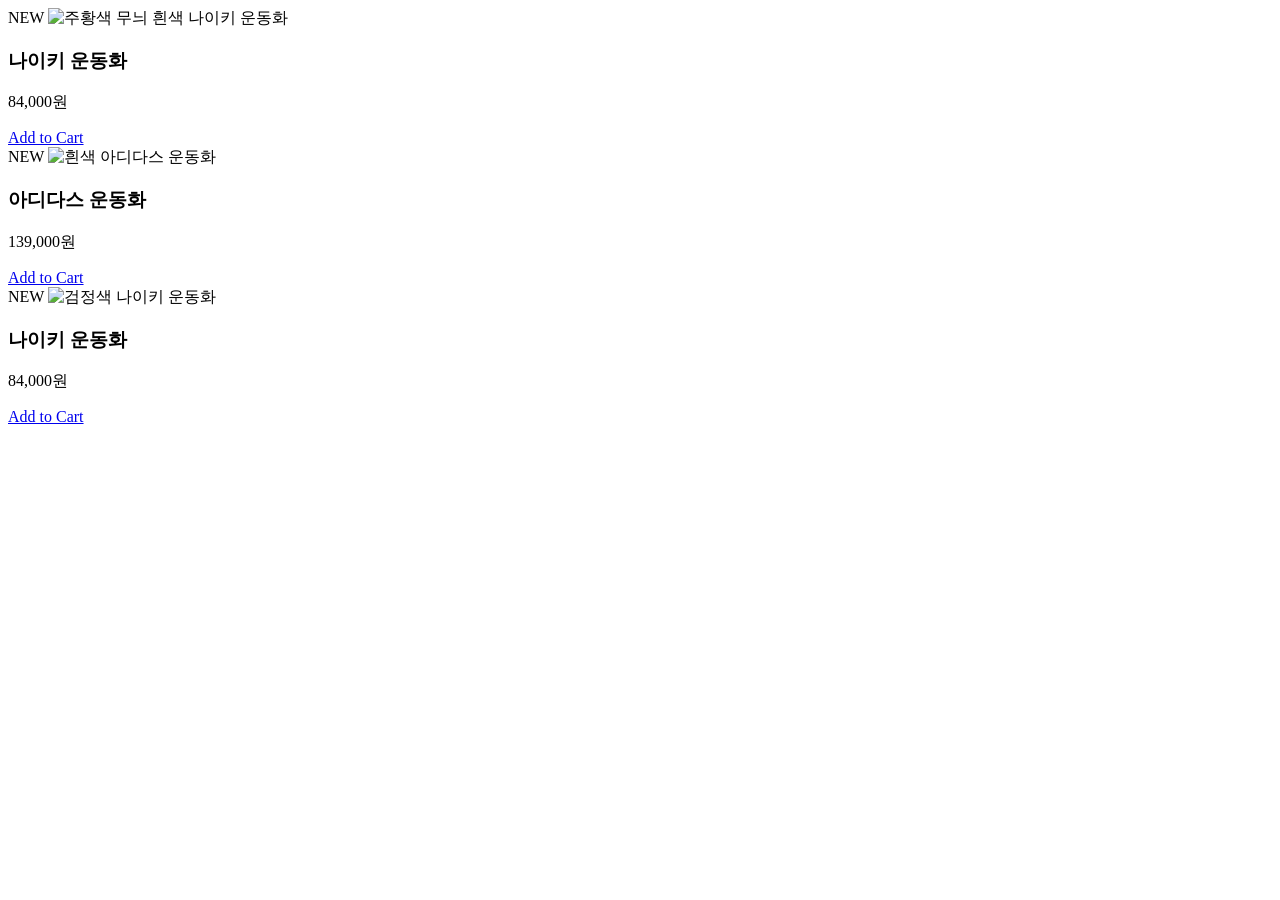
==== products-card/index.html @ 280381ed "Add product card UI design in index.html This file contains the HTML structure for a product card UI" ====
<!DOCTYPE html>
<html lang="ko">

<head>
    <meta charset="UTF-8">
    <meta name="viewport" content="width=device-width, initial-scale=1.0">
    <title>Products card UI Design</title>
    <!--font awesome cdn link-->
    <link rel="stylesheet" href="https://cdnjs.cloudflare.com/ajax/libs/font-awesome/7.0.1/css/all.min.css"
        integrity="sha512-2SwdPD6INVrV/lHTZbO2nodKhrnDdJK9/kg2XD1r9uGqPo1cUbujc+IYdlYdEErWNu69gVcYgdxlmVmzTWnetw=="
        crossorigin="anonymous" referrerpolicy="no-referrer">
    <!--Poppins-->
    <link href="https://fonts.googleapis.com/css2?family=Poppins:ital,wght@0,300;0,400;1,500;1,600&display=swap"
        rel="stylesheet">
    <!--css 파일 연결-->
    <link rel="stylesheet" href="style.css">
</head>

<body>
    <div class="card-container">
        <div class="hive-card">
            <span class="category-tag">
                NEW
            </span>
            <img src="https://images.unsplash.com/photo-1600185365483-26d7a4cc7519?q=80&w=1625&auto=format&fit=crop&ixlib=rb-4.1.0&ixid=M3wxMjA3fDB8MHxwaG90by1wYWdlfHx8fGVufDB8fHx8fA%3D%3D"
                alt="주황색 무늬 흰색 나이키 운동화">
            <h3>나이키 운동화</h3>
            <div class="price">
                <p>84,000원</p>
            </div>
            <div class="stars">
                <i class="fa-solid fa-star"></i>
                <i class="fa-solid fa-star"></i>
                <i class="fa-solid fa-star"></i>
                <i class="fa-solid fa-star-half-stroke"></i>
                <i class="fa-regular fa-star"></i>
            </div>

            <a href="#" class="cart-btn">
                <i class="fa-solid fa-cart-shopping"></i>
                Add to Cart
            </a>
        </div>
        <div class="hive-card">
            <span class="category-tag">
                NEW
            </span>
            <img src="https://images.unsplash.com/photo-1544441892-794166f1e3be?q=80&w=2070&auto=format&fit=crop&ixlib=rb-4.1.0&ixid=M3wxMjA3fDB8MHxwaG90by1wYWdlfHx8fGVufDB8fHx8fA%3D%3D"
                alt="흰색 아디다스 운동화">
            <h3>아디다스 운동화</h3>
            <div class="price">
                <p>139,000원</p>
            </div>
            <div class="stars">
                <i class="fa-solid fa-star"></i>
                <i class="fa-solid fa-star"></i>
                <i class="fa-solid fa-star"></i>
                <i class="fa-solid fa-star-half-stroke"></i>
                <i class="fa-regular fa-star"></i>
            </div>

            <a href="#" class="cart-btn">
                <i class="fa-solid fa-cart-shopping"></i>
                Add to Cart
            </a>
        </div>
        <div class="hive-card">
            <span class="category-tag">
                NEW
            </span>
            <img src="https://images.unsplash.com/photo-1611080027147-a1a0b6e05168?q=80&w=2231&auto=format&fit=crop&ixlib=rb-4.1.0&ixid=M3wxMjA3fDB8MHxwaG90by1wYWdlfHx8fGVufDB8fHx8fA%3D%3D"
                alt="검정색 나이키 운동화">
            <h3>나이키 운동화</h3>
            <div class="price">
                <p>84,000원</p>
            </div>
            <div class="stars">
                <i class="fa-solid fa-star"></i>
                <i class="fa-solid fa-star"></i>
                <i class="fa-solid fa-star"></i>
                <i class="fa-solid fa-star-half-stroke"></i>
                <i class="fa-regular fa-star"></i>
            </div>

            <a href="#" class="cart-btn">
                <i class="fa-solid fa-cart-shopping"></i>
                Add to Cart
            </a>
        </div>
    </div>
</body>

</html>
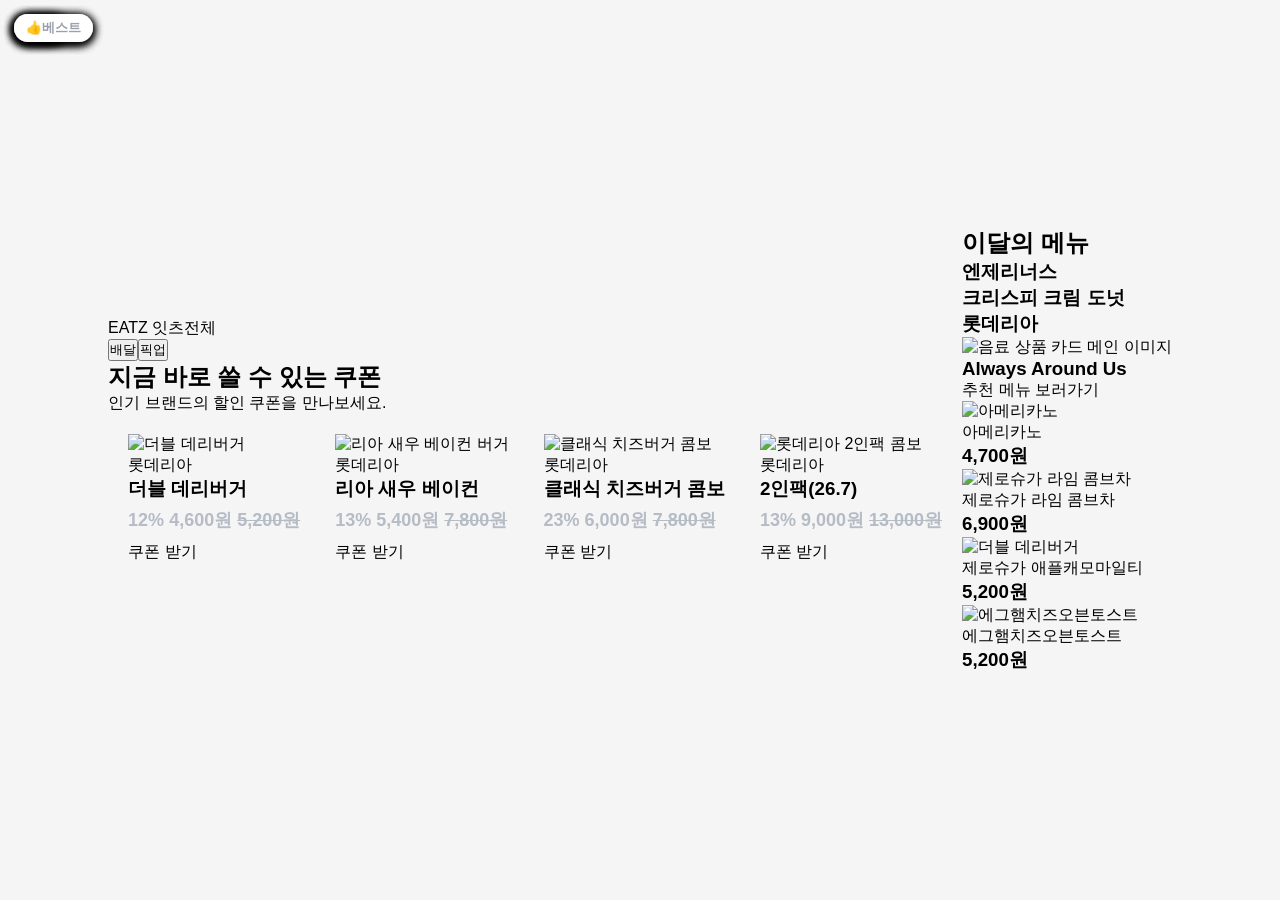
==== commit 99f58b31: "Update title and add Korean product cards" ====
--- a/products-card/index.html
+++ b/products-card/index.html
@@ -4,90 +4,151 @@
 <head>
     <meta charset="UTF-8">
     <meta name="viewport" content="width=device-width, initial-scale=1.0">
-    <title>Products card UI Design</title>
+    <title>롯데리아 상품 카드 UI 디자인</title>
     <!--font awesome cdn link-->
     <link rel="stylesheet" href="https://cdnjs.cloudflare.com/ajax/libs/font-awesome/7.0.1/css/all.min.css"
         integrity="sha512-2SwdPD6INVrV/lHTZbO2nodKhrnDdJK9/kg2XD1r9uGqPo1cUbujc+IYdlYdEErWNu69gVcYgdxlmVmzTWnetw=="
         crossorigin="anonymous" referrerpolicy="no-referrer">
-    <!--Poppins-->
-    <link href="https://fonts.googleapis.com/css2?family=Poppins:ital,wght@0,300;0,400;1,500;1,600&display=swap"
-        rel="stylesheet">
+    <!--구글폰트 Noto Sans Korean-->
+    <link rel="preconnect" href="https://fonts.googleapis.com">
+    <link rel="preconnect" href="https://fonts.gstatic.com" crossorigin>
+    <link href="https://fonts.googleapis.com/css2?family=Noto+Sans+KR:wght@100..900&display=swap" rel="stylesheet">
     <!--css 파일 연결-->
     <link rel="stylesheet" href="style.css">
 </head>
 
 <body>
-    <div class="card-container">
-        <div class="hive-card">
-            <span class="category-tag">
-                NEW
-            </span>
-            <img src="https://images.unsplash.com/photo-1600185365483-26d7a4cc7519?q=80&w=1625&auto=format&fit=crop&ixlib=rb-4.1.0&ixid=M3wxMjA3fDB8MHxwaG90by1wYWdlfHx8fGVufDB8fHx8fA%3D%3D"
-                alt="주황색 무늬 흰색 나이키 운동화">
-            <h3>나이키 운동화</h3>
-            <div class="price">
-                <p>84,000원</p>
+
+    <section class="card-section">
+        <div class="section-title">
+            <div class="top">
+                <div class="top-left"> <span>EATZ </span> 잇츠전체<i class="fa-solid fa-circle-chevron-down"></i></div>
+                <div class="top-right"><button>배달</button><button>픽업</button></div>
             </div>
-            <div class="stars">
-                <i class="fa-solid fa-star"></i>
-                <i class="fa-solid fa-star"></i>
-                <i class="fa-solid fa-star"></i>
-                <i class="fa-solid fa-star-half-stroke"></i>
-                <i class="fa-regular fa-star"></i>
+            <h2>지금 바로 쓸 수 있는 쿠폰 <i class="fa-solid fa-arrow-up-from-bracket"></i></h2>
+            <p>인기 브랜드의 할인 쿠폰을 만나보세요.</p>
+        </div>
+
+        <div class="card-container">
+            <div class="product-card">
+                <span class="category-tag">
+                    인기
+                </span>
+                <img src="https://img.lotteeatz.com/upload/coupon/2026/06/25/20260625163136521_6.png/dims/resize/x360"
+                    alt="더블 데리버거">
+                <p class="brand">롯데리아</p>
+                <h3>더블 데리버거</h3>
+                <div class="price">
+                    <p><span class="discount">12%</span> 4,600원 <del>5,200원</del></p>
+                </div>
+                <div class="coupon">
+                    <p>쿠폰 받기 <i class="fa-solid fa-arrow-up-from-bracket"></i></p>
+                </div>
             </div>
+            <div class="product-card">
+                <span class="category-tag">
+                    인기
+                </span>
+                <img src="https://img.lotteeatz.com/upload/coupon/2026/06/25/20260625163450637_3.png/dims/resize/x360"
+                    alt="리아 새우 베이컨 버거">
+                <p class="brand">롯데리아</p>
+                <h3>리아 새우 베이컨</h3>
+                <div class="price">
+                    <p><span class="discount">13%</span> 5,400원 <del>7,800원</del></p>
+                </div>
+                <div class="coupon">
+                    <p>쿠폰 받기 <i class="fa-solid fa-arrow-up-from-bracket"></i></p>
+                </div>
+            </div>
+            <div class="product-card">
+                <span class="category-tag">
+                    NEW
+                </span>
+                <img src="https://img.lotteeatz.com/upload/coupon/2026/06/25/20260625164024664_0.png/dims/resize/x360"
+                    alt="클래식 치즈버거 콤보">
+                <p class="brand">롯데리아</p>
+                <h3>클래식 치즈버거 콤보</h3>
+                <div class="price">
+                    <p><span class="discount">23%</span> 6,000원 <del>7,800원</del></p>
+                </div>
+                <div class="coupon">
+                    <p>쿠폰 받기 <i class="fa-solid fa-arrow-up-from-bracket"></i></p>
+                </div>
+            </div>
+            <div class="product-card">
+                <span class="category-tag">
+                    NEW
+                </span>
+                <img src="https://img.lotteeatz.com/upload/coupon/2026/06/25/20260625174708166_4.png/dims/resize/x360"
+                    alt="롯데리아 2인팩 콤보">
+                <p class="brand">롯데리아</p>
+                <h3>2인팩(26.7)</h3>
+                <div class="price">
+                    <p><span class="discount">13%</span> 9,000원 <del>13,000원</del></p>
+                </div>
 
-            <a href="#" class="cart-btn">
-                <i class="fa-solid fa-cart-shopping"></i>
-                Add to Cart
-            </a>
+                <div class="coupon">
+                    <p>쿠폰 받기 <i class="fa-solid fa-arrow-up-from-bracket"></i></p>
+                </div>
+            </div>
         </div>
-        <div class="hive-card">
-            <span class="category-tag">
-                NEW
-            </span>
-            <img src="https://images.unsplash.com/photo-1544441892-794166f1e3be?q=80&w=2070&auto=format&fit=crop&ixlib=rb-4.1.0&ixid=M3wxMjA3fDB8MHxwaG90by1wYWdlfHx8fGVufDB8fHx8fA%3D%3D"
-                alt="흰색 아디다스 운동화">
-            <h3>아디다스 운동화</h3>
-            <div class="price">
-                <p>139,000원</p>
+    </section>
+    <section class="drink-menu-section">
+
+        <div class="section-title">
+            <h2>이달의 메뉴</h2>
+            <h3>엔제리너스</h3>
+            <h3>크리스피 크림 도넛</h3>
+            <h3>롯데리아</h3>
+        </div>
+
+        <div class="drink-card-container">
+            <div class="main-card">
+
+                <img src="https://img.lotteeatz.com/assets/images/main/hot_angelinus.png" alt="음료 상품 카드 메인 이미지">
+                <h3>Always Around Us</h3>
+                <p>추천 메뉴 보러가기 <i class="fa-solid fa-arrow-right-from-bracket"></i></p>
+
             </div>
-            <div class="stars">
-                <i class="fa-solid fa-star"></i>
-                <i class="fa-solid fa-star"></i>
-                <i class="fa-solid fa-star"></i>
-                <i class="fa-solid fa-star-half-stroke"></i>
-                <i class="fa-regular fa-star"></i>
+            <div class="drink-card">
+                <span class="category-tag">
+                    👍베스트
+                </span>
+                <img src="https://img.lotteeatz.com/upload/product/2022/08/19/20220819131833572_5.png/dims/resize/x240"
+                    alt="아메리카노">
+                <p class="brand">아메리카노</p>
+                <h3>4,700원</h3>
             </div>
+            <div class="drink-card">
+                <span class="category-tag">
+                    👍베스트
+                </span>
+                <img src="https://img.lotteeatz.com/upload/product/2026/04/17/20260417092326902_3.png/dims/resize/x240"
+                    alt="제로슈가 라임 콤브차">
+                <p class="brand">제로슈가 라임 콤브차</p>
+                <h3>6,900원</h3>
+            </div>
+            <div class="drink-card">
+                <span class="category-tag">
+                    👍베스트
+                </span>
+                <img src="https://img.lotteeatz.com/upload/product/2026/04/17/20260417092352783_3.png/dims/resize/x240"
+                    alt="더블 데리버거">
+                <p class="brand">제로슈가 애플캐모마일티</p>
+                <h3>5,200원</h3>
+            </div>
+            <div class="drink-card">
+                <span class="category-tag">
+                    👍베스트
+                </span>
+                <img src="https://img.lotteeatz.com/upload/product/2022/03/29/20220329074951923_0.png/dims/resize/x240"
+                    alt="에그햄치즈오븐토스트">
+                <p class="brand">에그햄치즈오븐토스트</p>
+                <h3>5,200원</h3>
+            </div>
+        </div>
+    </section>
 
-            <a href="#" class="cart-btn">
-                <i class="fa-solid fa-cart-shopping"></i>
-                Add to Cart
-            </a>
-        </div>
-        <div class="hive-card">
-            <span class="category-tag">
-                NEW
-            </span>
-            <img src="https://images.unsplash.com/photo-1611080027147-a1a0b6e05168?q=80&w=2231&auto=format&fit=crop&ixlib=rb-4.1.0&ixid=M3wxMjA3fDB8MHxwaG90by1wYWdlfHx8fGVufDB8fHx8fA%3D%3D"
-                alt="검정색 나이키 운동화">
-            <h3>나이키 운동화</h3>
-            <div class="price">
-                <p>84,000원</p>
-            </div>
-            <div class="stars">
-                <i class="fa-solid fa-star"></i>
-                <i class="fa-solid fa-star"></i>
-                <i class="fa-solid fa-star"></i>
-                <i class="fa-solid fa-star-half-stroke"></i>
-                <i class="fa-regular fa-star"></i>
-            </div>
-
-            <a href="#" class="cart-btn">
-                <i class="fa-solid fa-cart-shopping"></i>
-                Add to Cart
-            </a>
-        </div>
-    </div>
 </body>
 
 </html>
--- a/products-card/style.css
+++ b/products-card/style.css
@@ -0,0 +1,110 @@
+* {
+    margin: 0;
+    padding: 0;
+    box-sizing: border-box;
+    font-family: "Poppins", sans-serif;
+}
+
+body {
+    min-height: 100vh;
+    display: flex;
+    align-items: center;
+    justify-content: center;
+    background-color: #F5F5F5;
+}
+
+.card-container {
+    display: flex;
+    gap: 35px;
+    flex-wrap: wrap;
+    padding: 20px;
+}
+
+.hive-card {
+    width: 100%;
+    max-width: 290px;
+    border-radius: 18px;
+    padding: 18px;
+    background: rgba(255, 255, 255, 0.5);
+    backdrop-filter: blur(12px);
+    border: 1px solid rgba(255, 255, 255, 0.75);
+    box-shadow: 0 4px 15px rgba(0, 0, 0, 0.1);
+    position: relative;
+    color: #333;
+    transition: 0.35s ease;
+    cursor: pointer;
+}
+
+.hive-card:hover {
+
+    box-shadow: 0 4px 5px rgba(0, 0, 0, 0.3);
+}
+
+.hive-card img {
+    width: 100%;
+    height: 210px;
+    object-fit: cover;
+    border-radius: 14px;
+    margin-bottom: 12px;
+    transition: transform 0.5s ease;
+}
+
+.hive-card:hover img {
+    transform: scale(1.03);
+}
+
+.category-tag {
+    z-index: 1;
+    position: absolute;
+    top: 14px;
+    left: 14px;
+    background: #ffffff;
+    color: #9aa1ac;
+    padding: 5px 12px;
+    border-radius: 20px;
+    font-size: 13px;
+    font-weight: 600;
+    box-shadow: 0 2px 10px rgba(0, 0, 0, 0.8);
+}
+
+.hive-card h3 {
+    margin: 0;
+    font-size: 20px;
+    font-weight: 600;
+    color: #222;
+}
+
+.price {
+    margin: 6px 0 10px 0;
+    font-size: 18px;
+    font-weight: 600;
+    color: #b6bcc6;
+}
+
+.stars {
+    color: #ffb400;
+    margin-right: 3px;
+    font-size: 14px;
+}
+
+.cart-btn {
+    display: block;
+    margin-top: 14px;
+    width: 100%;
+    padding: 10px 0;
+    text-align: center;
+    border-radius: 8px;
+    border: 1px solid #007aff;
+    background: #ffffff;
+    color: #007aff;
+    font-size: 15px;
+    font-weight: 500;
+    text-decoration: none;
+    transition: 0.3s;
+}
+
+.cart-btn:hover {
+    background: #007aff;
+    color: #fff;
+    box-shadow: 0 0 12px rgba(0, 122, 255, 0.4);
+}
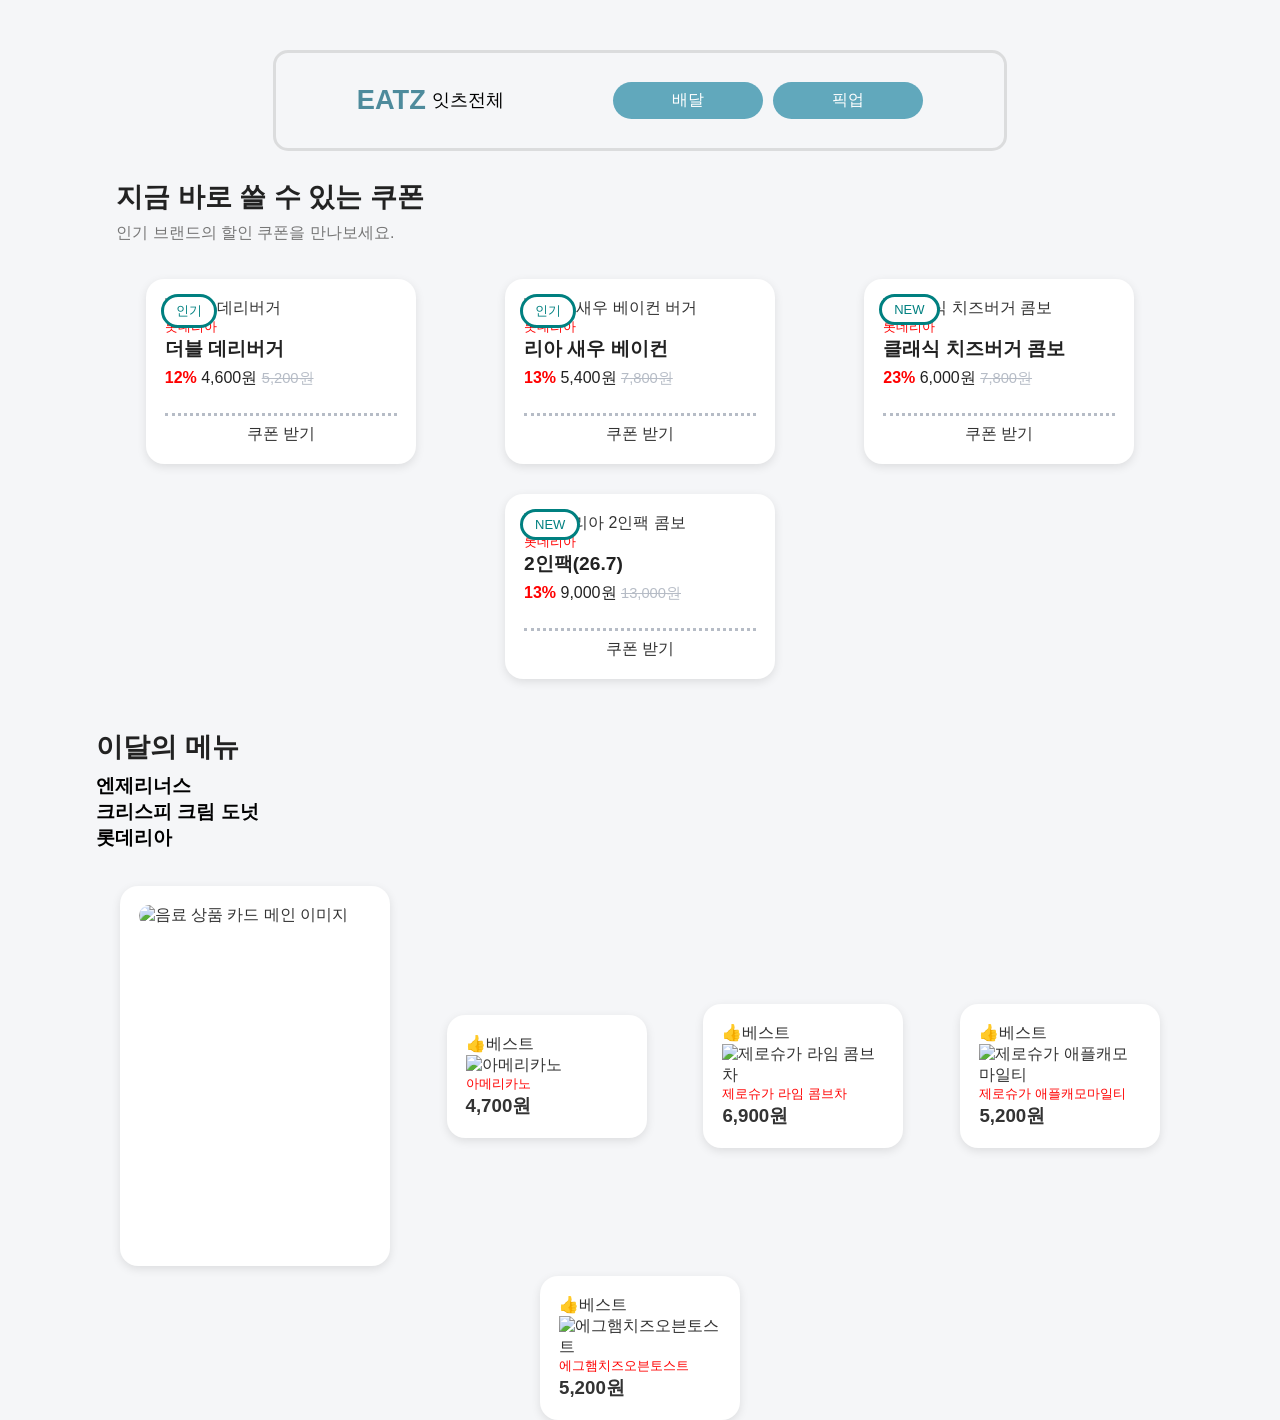
==== commit b937225c: "Refactor coupon and drink menu sections in HTML Refactor coupon section and drink menu layout for im" ====
--- a/products-card/index.html
+++ b/products-card/index.html
@@ -18,137 +18,142 @@
 </head>
 
 <body>
+    <!--쿠폰 섹션-->
+    <div class="container">
+        <section class="card-section">
+            <div class="section-title">
+                <div class="top">
+                    <div class="top-left"> <span>EATZ </span> 잇츠전체<i class="fa-solid fa-circle-chevron-down"></i></div>
+                    <div class="top-right"><button type="button">배달</button><button type="button">픽업</button></div>
+                </div>
 
-    <section class="card-section">
-        <div class="section-title">
-            <div class="top">
-                <div class="top-left"> <span>EATZ </span> 잇츠전체<i class="fa-solid fa-circle-chevron-down"></i></div>
-                <div class="top-right"><button>배달</button><button>픽업</button></div>
+                <h2>지금 바로 쓸 수 있는 쿠폰 <i class="fa-solid fa-arrow-up-from-bracket"></i></h2>
+                <p>인기 브랜드의 할인 쿠폰을 만나보세요.</p>
             </div>
-            <h2>지금 바로 쓸 수 있는 쿠폰 <i class="fa-solid fa-arrow-up-from-bracket"></i></h2>
-            <p>인기 브랜드의 할인 쿠폰을 만나보세요.</p>
-        </div>
 
-        <div class="card-container">
-            <div class="product-card">
-                <span class="category-tag">
-                    인기
-                </span>
-                <img src="https://img.lotteeatz.com/upload/coupon/2026/06/25/20260625163136521_6.png/dims/resize/x360"
-                    alt="더블 데리버거">
-                <p class="brand">롯데리아</p>
-                <h3>더블 데리버거</h3>
-                <div class="price">
-                    <p><span class="discount">12%</span> 4,600원 <del>5,200원</del></p>
+            <div class="card-container">
+                <div class="product-card">
+                    <span class="category-tag">
+                        인기
+                    </span>
+                    <img src="https://img.lotteeatz.com/upload/coupon/2026/06/25/20260625163136521_6.png/dims/resize/x360"
+                        alt="더블 데리버거">
+                    <p class="brand">롯데리아</p>
+                    <h3>더블 데리버거</h3>
+                    <div class="price">
+                        <p><span class="discount">12%</span> 4,600원 <del>5,200원</del></p>
+                    </div>
+                    <div class="coupon">
+                        <p>쿠폰 받기 <i class="fa-solid fa-arrow-up-from-bracket"></i></p>
+                    </div>
                 </div>
-                <div class="coupon">
-                    <p>쿠폰 받기 <i class="fa-solid fa-arrow-up-from-bracket"></i></p>
+                <div class="product-card">
+                    <span class="category-tag">
+                        인기
+                    </span>
+                    <img src="https://img.lotteeatz.com/upload/coupon/2026/06/25/20260625163450637_3.png/dims/resize/x360"
+                        alt="리아 새우 베이컨 버거">
+                    <p class="brand">롯데리아</p>
+                    <h3>리아 새우 베이컨</h3>
+                    <div class="price">
+                        <p><span class="discount">13%</span> 5,400원 <del>7,800원</del></p>
+                    </div>
+                    <div class="coupon">
+                        <p>쿠폰 받기 <i class="fa-solid fa-arrow-up-from-bracket"></i></p>
+                    </div>
+                </div>
+                <div class="product-card">
+                    <span class="category-tag">
+                        NEW
+                    </span>
+                    <img src="https://img.lotteeatz.com/upload/coupon/2026/06/25/20260625164024664_0.png/dims/resize/x360"
+                        alt="클래식 치즈버거 콤보">
+                    <p class="brand">롯데리아</p>
+                    <h3>클래식 치즈버거 콤보</h3>
+                    <div class="price">
+                        <p><span class="discount">23%</span> 6,000원 <del>7,800원</del></p>
+                    </div>
+                    <div class="coupon">
+                        <p>쿠폰 받기 <i class="fa-solid fa-arrow-up-from-bracket"></i></p>
+                    </div>
+                </div>
+                <div class="product-card">
+                    <span class="category-tag">
+                        NEW
+                    </span>
+                    <img src="https://img.lotteeatz.com/upload/coupon/2026/06/25/20260625174708166_4.png/dims/resize/x360"
+                        alt="롯데리아 2인팩 콤보">
+                    <p class="brand">롯데리아</p>
+                    <h3>2인팩(26.7)</h3>
+                    <div class="price">
+                        <p><span class="discount">13%</span> 9,000원 <del>13,000원</del></p>
+                    </div>
+
+                    <div class="coupon">
+                        <p>쿠폰 받기 <i class="fa-solid fa-arrow-up-from-bracket"></i></p>
+                    </div>
                 </div>
             </div>
-            <div class="product-card">
-                <span class="category-tag">
-                    인기
-                </span>
-                <img src="https://img.lotteeatz.com/upload/coupon/2026/06/25/20260625163450637_3.png/dims/resize/x360"
-                    alt="리아 새우 베이컨 버거">
-                <p class="brand">롯데리아</p>
-                <h3>리아 새우 베이컨</h3>
-                <div class="price">
-                    <p><span class="discount">13%</span> 5,400원 <del>7,800원</del></p>
+        </section>
+
+        <!--이달의 음료 메뉴 섹션-->
+        <section class="drink-card-section">
+
+            <div class="section-title">
+                <h2>이달의 메뉴</h2>
+                <h3>엔제리너스</h3>
+                <h3>크리스피 크림 도넛</h3>
+                <h3>롯데리아</h3>
+            </div>
+            <!--메인 카드-->
+            <div class="drink-card-container">
+                <div class="main-card">
+
+                    <img src="https://img.lotteeatz.com/assets/images/main/hot_angelinus.png" alt="음료 상품 카드 메인 이미지">
+                    <h3>Always Around Us</h3>
+                    <p>추천 메뉴 보러가기 <i class="fa-solid fa-arrow-right-from-bracket"></i></p>
+
                 </div>
-                <div class="coupon">
-                    <p>쿠폰 받기 <i class="fa-solid fa-arrow-up-from-bracket"></i></p>
+                <!--음료 카드-->
+                <div class="drink-card">
+                    <span class="best-tag">
+                        👍베스트
+                    </span>
+                    <img src="https://img.lotteeatz.com/upload/product/2022/08/19/20220819131833572_5.png/dims/resize/x240"
+                        alt="아메리카노">
+                    <p class="brand">아메리카노</p>
+                    <h3>4,700원</h3>
+                </div>
+                <div class="drink-card">
+                    <span class="best-tag">
+                        👍베스트
+                    </span>
+                    <img src="https://img.lotteeatz.com/upload/product/2026/04/17/20260417092326902_3.png/dims/resize/x240"
+                        alt="제로슈가 라임 콤브차">
+                    <p class="brand">제로슈가 라임 콤브차</p>
+                    <h3>6,900원</h3>
+                </div>
+                <div class="drink-card">
+                    <span class="best-tag">
+                        👍베스트
+                    </span>
+                    <img src="https://img.lotteeatz.com/upload/product/2026/04/17/20260417092352783_3.png/dims/resize/x240"
+                        alt="제로슈가 애플캐모마일티">
+                    <p class="brand">제로슈가 애플캐모마일티</p>
+                    <h3>5,200원</h3>
+                </div>
+                <div class="drink-card">
+                    <span class="best-tag">
+                        👍베스트
+                    </span>
+                    <img src="https://img.lotteeatz.com/upload/product/2022/03/29/20220329074951923_0.png/dims/resize/x240"
+                        alt="에그햄치즈오븐토스트">
+                    <p class="brand">에그햄치즈오븐토스트</p>
+                    <h3>5,200원</h3>
                 </div>
             </div>
-            <div class="product-card">
-                <span class="category-tag">
-                    NEW
-                </span>
-                <img src="https://img.lotteeatz.com/upload/coupon/2026/06/25/20260625164024664_0.png/dims/resize/x360"
-                    alt="클래식 치즈버거 콤보">
-                <p class="brand">롯데리아</p>
-                <h3>클래식 치즈버거 콤보</h3>
-                <div class="price">
-                    <p><span class="discount">23%</span> 6,000원 <del>7,800원</del></p>
-                </div>
-                <div class="coupon">
-                    <p>쿠폰 받기 <i class="fa-solid fa-arrow-up-from-bracket"></i></p>
-                </div>
-            </div>
-            <div class="product-card">
-                <span class="category-tag">
-                    NEW
-                </span>
-                <img src="https://img.lotteeatz.com/upload/coupon/2026/06/25/20260625174708166_4.png/dims/resize/x360"
-                    alt="롯데리아 2인팩 콤보">
-                <p class="brand">롯데리아</p>
-                <h3>2인팩(26.7)</h3>
-                <div class="price">
-                    <p><span class="discount">13%</span> 9,000원 <del>13,000원</del></p>
-                </div>
-
-                <div class="coupon">
-                    <p>쿠폰 받기 <i class="fa-solid fa-arrow-up-from-bracket"></i></p>
-                </div>
-            </div>
-        </div>
-    </section>
-    <section class="drink-menu-section">
-
-        <div class="section-title">
-            <h2>이달의 메뉴</h2>
-            <h3>엔제리너스</h3>
-            <h3>크리스피 크림 도넛</h3>
-            <h3>롯데리아</h3>
-        </div>
-
-        <div class="drink-card-container">
-            <div class="main-card">
-
-                <img src="https://img.lotteeatz.com/assets/images/main/hot_angelinus.png" alt="음료 상품 카드 메인 이미지">
-                <h3>Always Around Us</h3>
-                <p>추천 메뉴 보러가기 <i class="fa-solid fa-arrow-right-from-bracket"></i></p>
-
-            </div>
-            <div class="drink-card">
-                <span class="category-tag">
-                    👍베스트
-                </span>
-                <img src="https://img.lotteeatz.com/upload/product/2022/08/19/20220819131833572_5.png/dims/resize/x240"
-                    alt="아메리카노">
-                <p class="brand">아메리카노</p>
-                <h3>4,700원</h3>
-            </div>
-            <div class="drink-card">
-                <span class="category-tag">
-                    👍베스트
-                </span>
-                <img src="https://img.lotteeatz.com/upload/product/2026/04/17/20260417092326902_3.png/dims/resize/x240"
-                    alt="제로슈가 라임 콤브차">
-                <p class="brand">제로슈가 라임 콤브차</p>
-                <h3>6,900원</h3>
-            </div>
-            <div class="drink-card">
-                <span class="category-tag">
-                    👍베스트
-                </span>
-                <img src="https://img.lotteeatz.com/upload/product/2026/04/17/20260417092352783_3.png/dims/resize/x240"
-                    alt="더블 데리버거">
-                <p class="brand">제로슈가 애플캐모마일티</p>
-                <h3>5,200원</h3>
-            </div>
-            <div class="drink-card">
-                <span class="category-tag">
-                    👍베스트
-                </span>
-                <img src="https://img.lotteeatz.com/upload/product/2022/03/29/20220329074951923_0.png/dims/resize/x240"
-                    alt="에그햄치즈오븐토스트">
-                <p class="brand">에그햄치즈오븐토스트</p>
-                <h3>5,200원</h3>
-            </div>
-        </div>
-    </section>
-
+        </section>
+    </div>
 </body>
 
 </html>
--- a/products-card/style.css
+++ b/products-card/style.css
@@ -1,55 +1,136 @@
 * {
-    margin: 0;
+    margin: 0 auto;
     padding: 0;
     box-sizing: border-box;
-    font-family: "Poppins", sans-serif;
+}
+
+html {
+    scroll-behavior: smooth;
 }
 
 body {
     min-height: 100vh;
     display: flex;
-    align-items: center;
+    flex-direction: column;
     justify-content: center;
-    background-color: #F5F5F5;
-}
-
+    align-items: center;
+    font-family: Arial, Helvetica, sans-serif;
+    background-color: #F5F6F8;
+}
+
+.card-section {
+    max-width: 1280px;
+    width: 100%;
+    padding: 50px 20px;
+}
+
+
+.section-title .top {
+    display: flex;
+    justify-content: space-between;
+    align-items: center;
+    padding: 1.8rem;
+    margin-bottom: 1.8rem;
+    width: 70%;
+    font-weight: 500;
+    font-size: 1.1rem;
+    border-style: solid;
+    border-color: rgba(159, 159, 159, 0.3);
+    border-radius: 15px;
+}
+
+
+.top-left {
+    display: flex;
+    align-items: center;
+    gap: 6px;
+}
+
+.top-right {
+    display: flex;
+    gap: 10px;
+}
+
+.top-left span {
+    font-weight: 700;
+    font-size: 1.7rem;
+    color: #4E8B9C;
+}
+
+.top-right button {
+    width: 150px;
+    padding: 8px 18px;
+    background-color: #61a8bc;
+    color: #fff;
+    font-weight: 400;
+    font-size: 1rem;
+    border-radius: 20px;
+    border: none;
+    cursor: pointer;
+    transition: .3s;
+}
+
+
+.top-right button:hover {
+    background: #4b8c9d;
+}
+
+
+.section-title {
+    margin-bottom: 35px;
+}
+
+.section-title h2 {
+    font-size: 1.7rem;
+    font-weight: 700;
+    color: #222;
+    margin-bottom: 8px;
+}
+
+.section-title i {
+    font-size: 1.4rem;
+}
+
+.section-title p {
+    color: #777;
+    font-size: 16px;
+}
+
+/* 메뉴 카드*/
 .card-container {
     display: flex;
-    gap: 35px;
+    align-items: center;
+    justify-content: center;
     flex-wrap: wrap;
-    padding: 20px;
-}
-
-.hive-card {
-    width: 100%;
-    max-width: 290px;
+    gap: 30px;
+}
+
+.product-card {
+    width: 100%;
+    max-width: 270px;
     border-radius: 18px;
     padding: 18px;
-    background: rgba(255, 255, 255, 0.5);
-    backdrop-filter: blur(12px);
-    border: 1px solid rgba(255, 255, 255, 0.75);
-    box-shadow: 0 4px 15px rgba(0, 0, 0, 0.1);
+    background: white;
+    border: 1px solid rgba(255, 255, 255, 0.65);
+    box-shadow: 0 3px 10px rgba(0, 0, 0, 0.1);
     position: relative;
     color: #333;
-    transition: 0.35s ease;
+    transition: transform .35s ease;
     cursor: pointer;
 }
 
-.hive-card:hover {
-
+.product-card:hover {
     box-shadow: 0 4px 5px rgba(0, 0, 0, 0.3);
 }
 
-.hive-card img {
+.product-card img {
     width: 100%;
     height: 210px;
     object-fit: cover;
-    border-radius: 14px;
-    margin-bottom: 12px;
     transition: transform 0.5s ease;
 }
 
-.hive-card:hover img {
+.product-card:hover img {
     transform: scale(1.03);
 }
 
@@ -59,52 +140,191 @@
     top: 14px;
     left: 14px;
     background: #ffffff;
-    color: #9aa1ac;
+    color: teal;
+    border-style: solid;
     padding: 5px 12px;
     border-radius: 20px;
     font-size: 13px;
-    font-weight: 600;
-    box-shadow: 0 2px 10px rgba(0, 0, 0, 0.8);
-}
-
-.hive-card h3 {
+    font-weight: 400;
+}
+
+.brand {
+    color: red;
+    font-size: 0.8rem;
+    font-weight: 500;
+}
+
+
+.product-card h3 {
     margin: 0;
-    font-size: 20px;
+    font-size: 1.2rem;
     font-weight: 600;
     color: #222;
 }
 
 .price {
     margin: 6px 0 10px 0;
-    font-size: 18px;
+    font-size: 1rem;
+    color: #222;
+}
+
+.price del {
+    color: #b6bcc6;
+    font-size: 0.92rem;
+}
+
+.discount {
+    color: red;
     font-weight: 600;
-    color: #b6bcc6;
-}
-
-.stars {
-    color: #ffb400;
-    margin-right: 3px;
-    font-size: 14px;
-}
-
-.cart-btn {
-    display: block;
-    margin-top: 14px;
-    width: 100%;
-    padding: 10px 0;
-    text-align: center;
-    border-radius: 8px;
-    border: 1px solid #007aff;
-    background: #ffffff;
-    color: #007aff;
-    font-size: 15px;
-    font-weight: 500;
-    text-decoration: none;
-    transition: 0.3s;
-}
-
-.cart-btn:hover {
-    background: #007aff;
+}
+
+.coupon {
+    margin-top: 1.5rem;
+    padding-top: 0.5rem;
+    display: flex;
+    justify-content: center;
+    align-items: center;
+    border-top-style: dotted;
+    border-color: #b6bcc6;
+}
+
+/*음료수 섹션*/
+
+.drink-menu-section {
+    width: 100%;
+    max-width: 1280px;
+    padding: 50px 20px;
+}
+
+.drink-menu-section .section-title h3 {
+    margin-top: 10px;
+    display: inline-block;
+    color: #bdbdbd;
+    font-size: 1rem;
+    padding: 0 20px;
+    border-right: 2px solid #e7e7e7;
+}
+
+.drink-card-container {
+    display: flex;
+    align-items: center;
+    justify-content: center;
+    flex-wrap: wrap;
+    gap: 10px;
+}
+
+.main-card {
+    width: 100%;
+    max-width: 270px;
+    min-height: 380px;
+    border-radius: 18px;
+    padding: 18px;
+    background: white;
+    border: 1px solid rgba(255, 255, 255, 0.65);
+    box-shadow: 0 3px 10px rgba(0, 0, 0, 0.1);
+    position: relative;
+    color: #333;
+    transition: transform .35s ease;
+    cursor: pointer;
+}
+
+.main-card:hover {
+    box-shadow: 0 4px 5px rgba(0, 0, 0, 0.3);
+}
+
+.drink-card {
+    position: absolute;
+    width: 100%;
+    max-width: 200px;
+    max-height: 200px;
+    border-radius: 18px;
+    padding: 18px;
+    background: white;
+    border: 1px solid rgba(255, 255, 255, 0.65);
+    box-shadow: 0 3px 10px rgba(0, 0, 0, 0.1);
+    position: relative;
+    color: #333;
+    cursor: pointer;
+}
+
+.drink-card:hover {
+    box-shadow: 0 4px 5px rgba(0, 0, 0, 0.3);
+}
+
+.main-card img {
+    width: 100%;
+    height: 100%;
+    object-fit: cover;
+    transition: transform 0.5s ease;
+    border-radius: 15px;
+}
+
+.main-card h3 {
+    position: absolute;
+    top: 40%;
+    left: 15%;
+    font-size: 1.4rem;
+    font-weight: 600;
     color: #fff;
-    box-shadow: 0 0 12px rgba(0, 122, 255, 0.4);
-}
+}
+
+.main-card p {
+    position: absolute;
+    top: 50%;
+    left: 15%;
+    font-size: 1rem;
+    font-weight: 400;
+    color: #fff;
+}
+
+.drink-card img {
+    width: 100%;
+    height: 100%;
+    object-fit: cover;
+    transition: transform 0.5s ease;
+}
+
+
+.drink-card .category-tag {
+    z-index: 1;
+    position: absolute;
+    top: 14px;
+    left: 14px;
+    background: rgb(142, 93, 28);
+    color: #fff;
+    border: none;
+    padding: 5px 12px;
+    border-radius: 20px;
+    font-size: 13px;
+    font-weight: 400;
+}
+
+@media (max-width: 580px) {
+    html {
+        font-size: 14px;
+    }
+
+    .top {
+        display: flex;
+        flex-direction: column;
+        align-items: flex-start;
+        gap: 12px;
+    }
+
+    .top-left {
+        display: flex;
+        align-items: center;
+        gap: 6px;
+        flex-wrap: wrap;
+    }
+
+    .top-right {
+        display: flex;
+        width: 100%;
+        gap: 10px;
+    }
+
+    .top-right button {
+        flex: 1;
+    }
+}
